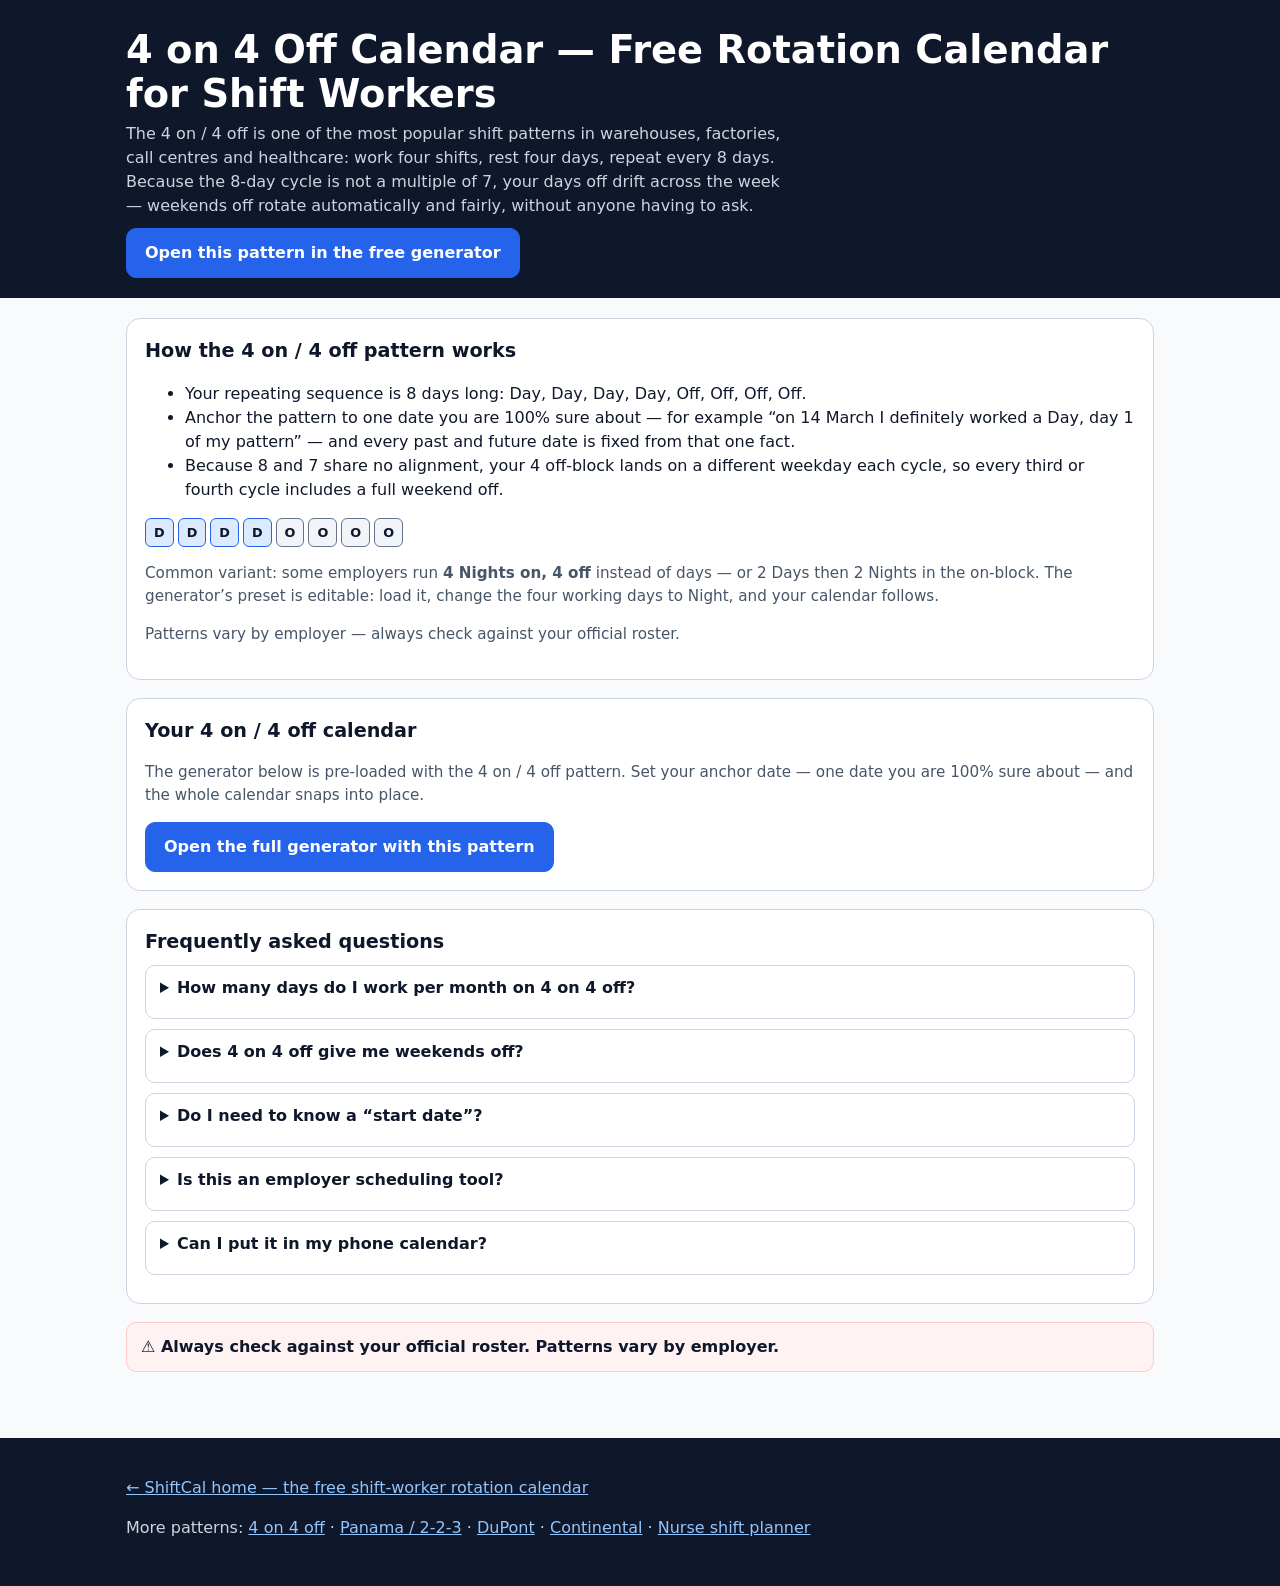
==== 4-on-4-off.html @ 88fc87dc "Shift-Worker Rotation Calendar Generator — initial release (80/80 tests passing)" ====
<!DOCTYPE html>
<html lang="en">
<head>
<meta charset="utf-8">
<meta name="viewport" content="width=device-width, initial-scale=1">
<title>4 on 4 Off Calendar — Free Rotation Calendar for Shift Workers</title>
<meta name="description" content="Free 4 on 4 off shift calendar. Enter your rotation once, anchored to a date you know, and see instantly whether any future date is a shift or a day off. No account, no sign-up. Export .ics, share a link.">
<link rel="canonical" href="https://example.com/4-on-4-off.html">
<link rel="stylesheet" href="assets/styles.css">
</head>
<body data-preset="4on4off">
<a class="skip" href="#tool">Skip to the calendar</a>
<header class="site"><div class="wrap">
<h1>4 on 4 Off Calendar — Free Rotation Calendar for Shift Workers</h1>
<p>The 4 on / 4 off is one of the most popular shift patterns in warehouses, factories, call centres and healthcare: work four shifts, rest four days, repeat every 8 days. Because the 8-day cycle is not a multiple of 7, your days off drift across the week — weekends off rotate automatically and fairly, without anyone having to ask.</p>
<p><a class="btn" href="index.html?preset=4on4off" style="margin-top:10px">Open this pattern in the free generator</a></p>
</div></header>
<main>
<section class="card">
<h2>How the 4 on / 4 off pattern works</h2>
<ul><li>Your repeating sequence is 8 days long: Day, Day, Day, Day, Off, Off, Off, Off.</li><li>Anchor the pattern to one date you are 100% sure about — for example “on 14 March I definitely worked a Day, day 1 of my pattern” — and every past and future date is fixed from that one fact.</li><li>Because 8 and 7 share no alignment, your 4 off-block lands on a different weekday each cycle, so every third or fourth cycle includes a full weekend off.</li></ul>
<div class="seq-visual" aria-label="The 28-day sequence"><span style="background:#dbeafe;border-color:#2563eb" title="Day 1: Day">D</span><span style="background:#dbeafe;border-color:#2563eb" title="Day 2: Day">D</span><span style="background:#dbeafe;border-color:#2563eb" title="Day 3: Day">D</span><span style="background:#dbeafe;border-color:#2563eb" title="Day 4: Day">D</span><span style="background:#f1f5f9;border-color:#64748b" title="Day 5: Off">O</span><span style="background:#f1f5f9;border-color:#64748b" title="Day 6: Off">O</span><span style="background:#f1f5f9;border-color:#64748b" title="Day 7: Off">O</span><span style="background:#f1f5f9;border-color:#64748b" title="Day 8: Off">O</span></div>
<p class="hint">Common variant: some employers run <strong>4 Nights on, 4 off</strong> instead of days — or 2 Days then 2 Nights in the on-block. The generator’s preset is editable: load it, change the four working days to Night, and your calendar follows.</p>
<p class="hint">Patterns vary by employer — always check against your official roster.</p>
</section>
<section class="card no-print" id="tool" aria-labelledby="h-tool">
<h2 id="h-tool">Your 4 on / 4 off calendar</h2>
<p class="hint">The generator below is pre-loaded with the 4 on / 4 off pattern. Set your anchor date — one date you are 100% sure about — and the whole calendar snaps into place.</p>
<div id="miniTool"><a class="btn" href="index.html?preset=4on4off">Open the full generator with this pattern</a></div>
</section>
<section class="card" aria-labelledby="h-faq-4-on-4-off">
<h2 id="h-faq-4-on-4-off">Frequently asked questions</h2>
<details><summary>How many days do I work per month on 4 on 4 off?</summary><p>Roughly half of them. In a 30-day month you work 15 shifts; averaged over a year it is 182.5 shifts — 45.6 shifts per month on average.</p></details><details><summary>Does 4 on 4 off give me weekends off?</summary><p>Regularly, but not every week. Since the cycle is 8 days, the off-block slides forward one weekday each cycle, so a full weekend off comes round every few cycles.</p></details><details><summary>Do I need to know a “start date”?</summary><p>No — you need one <em>anchor</em> date you are 100% certain about, plus which day of the pattern that date was. From that single fact, every other date is computed.</p></details><details><summary>Is this an employer scheduling tool?</summary><p>No. ShiftCal is worker-side only: your pattern, your browser, no manager, no workplace data, no account. Always check against your official roster.</p></details><details><summary>Can I put it in my phone calendar?</summary><p>Yes — export a .ics file from the generator (one event per working shift, correct timezone handling across daylight saving) and import it into Google Calendar, Apple Calendar or Outlook.</p></details>
</section>
<p class="disclaimer" role="note">⚠ Always check against your official roster. Patterns vary by employer.</p>
</main>
<footer class="site"><div class="wrap">
<p><a href="index.html">← ShiftCal home — the free shift-worker rotation calendar</a></p>
<p>More patterns: <a href="4-on-4-off.html">4 on 4 off</a> · <a href="panama-2-2-3.html">Panama / 2-2-3</a> · <a href="dupont.html">DuPont</a> · <a href="continental.html">Continental</a> · <a href="nurse-shift-planner.html">Nurse shift planner</a></p>
</div></footer>
</body>
</html>
---- assets/styles.css ----
:root{
  --ink:#0f172a; --muted:#475569; --line:#cbd5e1; --panel:#ffffff; --page:#f8fafc;
  --accent:#2563eb; --radius:14px;
}
*{box-sizing:border-box}
html{-webkit-text-size-adjust:100%}
body{margin:0;font-family:system-ui,-apple-system,"Segoe UI",Roboto,Helvetica,Arial,sans-serif;background:var(--page);color:var(--ink);line-height:1.5}
a{color:var(--accent)}
:focus-visible{outline:3px solid var(--accent);outline-offset:2px;border-radius:6px}
.skip{position:absolute;left:-9999px}.skip:focus{left:8px;top:8px;background:#fff;padding:8px 12px;z-index:50}
header.site{background:#0f172a;color:#fff;padding:28px 16px 20px}
header.site .wrap,main,footer.site .wrap{max-width:1060px;margin:0 auto;padding:0 16px}
header.site h1{margin:0 0 6px;font-size:clamp(1.6rem,4.5vw,2.4rem);line-height:1.15}
header.site p{margin:0;color:#cbd5e1;max-width:65ch}
main{padding:20px 16px 40px}
.card{background:var(--panel);border:1px solid var(--line);border-radius:var(--radius);padding:18px;margin:0 0 18px}
.card h2{margin:0 0 8px;font-size:1.2rem}
.card h3{margin:0 0 10px}
.hint{color:var(--muted);font-size:.95rem}
.anchor-words{font-size:1.05rem;background:#eff6ff;border:1px solid #bfdbfe;border-radius:10px;padding:12px 14px}
label{display:block;font-weight:600;margin:12px 0 4px}
input,select,button{font:inherit}
input[type="date"],input[type="text"],input[type="time"],select{width:100%;min-height:48px;padding:10px 12px;border:1px solid var(--line);border-radius:10px;background:#fff;color:var(--ink)}
input[type="color"]{width:64px;height:48px;padding:4px;border:1px solid var(--line);border-radius:10px;background:#fff}
.row{display:grid;gap:12px}
@media(min-width:720px){.row.cols-2{grid-template-columns:1fr 1fr}.row.cols-3{grid-template-columns:1fr 1fr 1fr}}
.btn{display:inline-flex;align-items:center;justify-content:center;gap:8px;min-height:48px;padding:12px 18px;border-radius:10px;border:1px solid var(--accent);background:var(--accent);color:#fff;font-weight:700;cursor:pointer;text-decoration:none}
.btn.secondary{background:#fff;color:var(--accent)}
.btn.ghost{background:#fff;color:var(--ink);border-color:var(--line)}
.btn:active{transform:translateY(1px)}
.btnrow{display:flex;flex-wrap:wrap;gap:10px;margin-top:14px}
.pat-list{list-style:none;margin:10px 0;padding:0;display:grid;gap:8px}
@media(min-width:720px){.pat-list{grid-template-columns:1fr 1fr}}
.pat-item{display:flex;gap:8px;align-items:stretch}
.chip{flex:1;display:flex;align-items:center;gap:10px;min-height:52px;text-align:left;border:2px solid;border-radius:10px;padding:8px 10px;cursor:pointer;font-weight:600}
.chip-num{color:var(--muted);font-size:.85rem;min-width:1.4em}
.chip-code{color:#fff;font-weight:800;border-radius:6px;padding:2px 8px;font-size:.85rem}
.chip-time{margin-left:auto;color:var(--muted);font-size:.85rem;font-weight:500}
.pat-ctrls{display:flex;flex-direction:column;gap:4px}
.mini-btn{min-width:40px;min-height:16px;flex:1;border:1px solid var(--line);background:#fff;border-radius:8px;cursor:pointer;font-size:.8rem;line-height:1;padding:2px 6px}
.mini-btn:disabled{opacity:.35;cursor:not-allowed}
.addrow{display:flex;flex-wrap:wrap;gap:8px;margin-top:10px}
.addrow .btn{min-height:44px;padding:8px 14px}
.editor{border:1px dashed var(--accent);border-radius:10px;padding:14px;margin-top:14px;background:#f0f7ff}
.grid{display:grid;grid-template-columns:repeat(7,1fr);gap:4px}
.grid-head{font-size:.75rem;font-weight:700;color:var(--muted);text-align:center;padding:4px 0}
.cell{min-height:64px;border:1px solid var(--line);border-radius:8px;padding:5px 6px;display:flex;flex-direction:column;gap:1px;font-size:.8rem}
.cell.blank{background:transparent;border:none}
.cell-day{font-weight:800;font-size:.95rem}
.cell-code{align-self:flex-start;color:#fff;font-weight:800;border-radius:5px;padding:0 6px;font-size:.72rem;line-height:1.5}
.cell-label{font-weight:600}
.cell.is-anchor{box-shadow:0 0 0 3px var(--ink) inset}
.cell-anchor-tag{font-size:.65rem;font-weight:800;text-transform:uppercase;letter-spacing:.04em;color:var(--muted)}
.month{margin:0 0 22px}
.month h3{font-size:1.05rem}
.counts{display:grid;gap:0}
.count-row{display:flex;justify-content:space-between;border-bottom:1px solid #e2e8f0;padding:7px 0}
.count-row dt{color:var(--muted)}.count-row dd{margin:0;font-weight:800}
.lookup-big{border:2px solid;border-radius:10px;padding:12px 14px;font-size:1.1rem}
.lookup-week{display:grid;grid-template-columns:repeat(7,1fr);gap:6px;margin-top:12px}
.lw-day{border:1px solid var(--line);border-radius:8px;padding:6px 4px;text-align:center;font-size:.75rem;display:flex;flex-direction:column;gap:2px}
.lw-day.is-focus{box-shadow:0 0 0 3px var(--ink) inset}
.note{background:#fffbeb;border:1px solid #fde68a;border-radius:10px;padding:10px 12px}
.disclaimer{background:#fef2f2;border:1px solid #fecaca;border-radius:10px;padding:12px 14px;font-weight:700}
.legend{display:flex;flex-wrap:wrap;gap:8px;margin-top:8px}
.legend span{border:1px solid var(--line);border-radius:999px;padding:3px 10px;font-size:.85rem;font-weight:600}
footer.site{background:#0f172a;color:#cbd5e1;padding:22px 0 30px;margin-top:10px}
footer.site a{color:#93c5fd}
details{border:1px solid var(--line);border-radius:10px;padding:10px 14px;margin:0 0 10px;background:#fff}
summary{font-weight:700;cursor:pointer;min-height:32px}
.seq-visual{display:flex;flex-wrap:wrap;gap:4px;margin:10px 0}
.seq-visual span{border-radius:6px;padding:4px 8px;font-size:.8rem;font-weight:700;border:1px solid var(--line)}
@media print{
  header.site,footer.site,.no-print,.card.controls,.pat-ctrls,.addrow,.btnrow{display:none !important}
  body{background:#fff}
  main{padding:0}
  .card{border:none;padding:0}
  .cell{min-height:52px;-webkit-print-color-adjust:exact;print-color-adjust:exact}
  .month{break-inside:avoid}
}
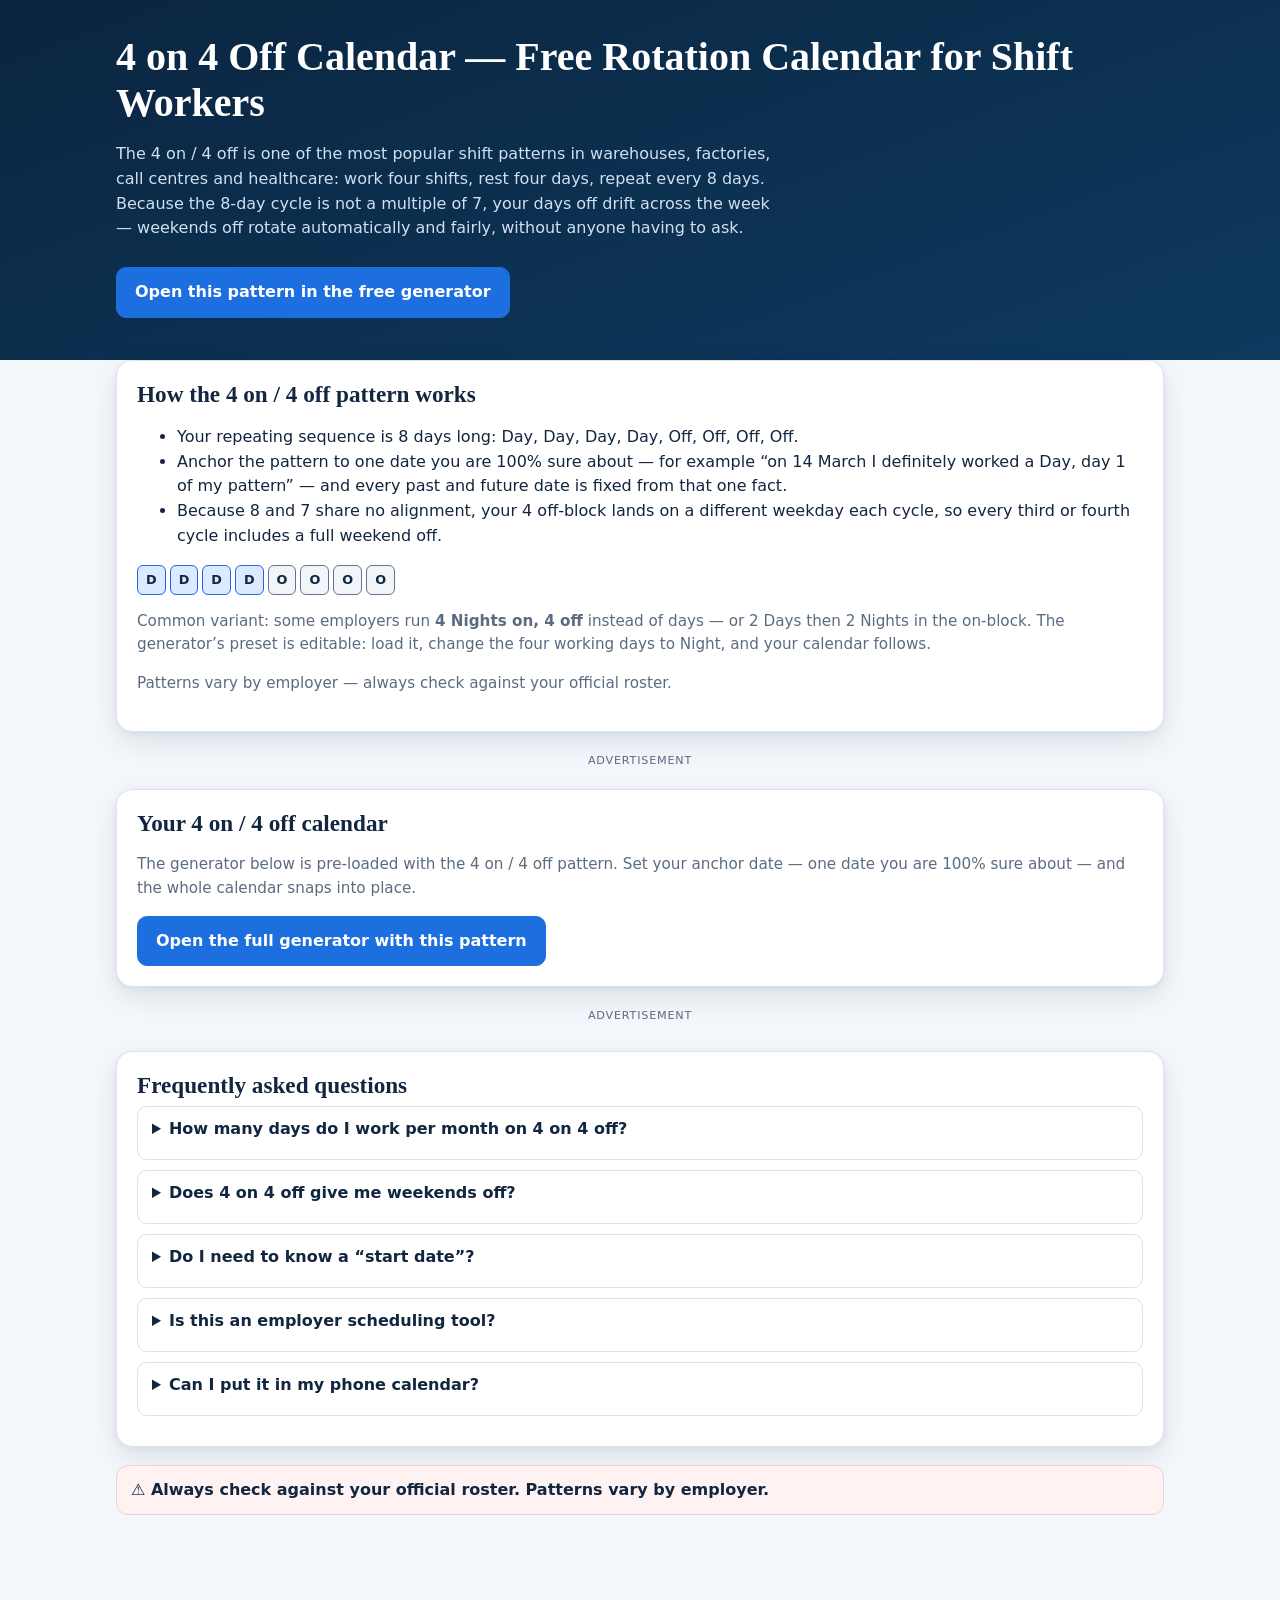
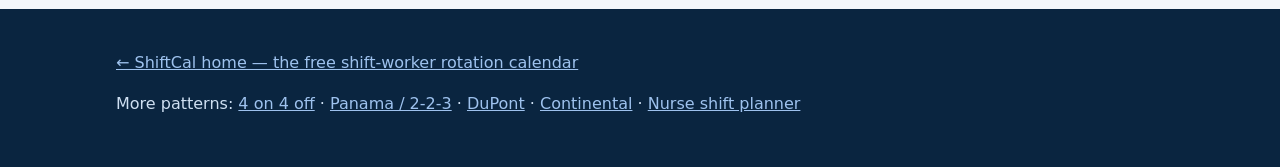
==== commit 2accc9bf: "Add Adsterra ad units sitewide (300x250 + native + global scripts)" ====
--- a/4-on-4-off.html
+++ b/4-on-4-off.html
@@ -5,7 +5,7 @@
 <meta name="viewport" content="width=device-width, initial-scale=1">
 <title>4 on 4 Off Calendar — Free Rotation Calendar for Shift Workers</title>
 <meta name="description" content="Free 4 on 4 off shift calendar. Enter your rotation once, anchored to a date you know, and see instantly whether any future date is a shift or a day off. No account, no sign-up. Export .ics, share a link.">
-<link rel="canonical" href="https://example.com/4-on-4-off.html">
+<link rel="canonical" href="https://shiftcal-eta.vercel.app/4-on-4-off.html">
 <link rel="stylesheet" href="assets/styles.css">
 </head>
 <body data-preset="4on4off">
@@ -23,11 +23,29 @@
 <p class="hint">Common variant: some employers run <strong>4 Nights on, 4 off</strong> instead of days — or 2 Days then 2 Nights in the on-block. The generator’s preset is editable: load it, change the four working days to Night, and your calendar follows.</p>
 <p class="hint">Patterns vary by employer — always check against your official roster.</p>
 </section>
+<div class="ad-slot no-print" aria-label="Advertisement">
+<span class="ad-label">Advertisement</span>
+<script>
+  atOptions = {
+    'key' : '11819102e4550e842b3a9b5faa2b2ace',
+    'format' : 'iframe',
+    'height' : 250,
+    'width' : 300,
+    'params' : {}
+  };
+</script>
+<script src="https://bauval.org/22/11819102e4550e842b3a9b5faa2b2ace"></script>
+</div>
 <section class="card no-print" id="tool" aria-labelledby="h-tool">
 <h2 id="h-tool">Your 4 on / 4 off calendar</h2>
 <p class="hint">The generator below is pre-loaded with the 4 on / 4 off pattern. Set your anchor date — one date you are 100% sure about — and the whole calendar snaps into place.</p>
 <div id="miniTool"><a class="btn" href="index.html?preset=4on4off">Open the full generator with this pattern</a></div>
 </section>
+<div class="ad-slot no-print" aria-label="Advertisement">
+<span class="ad-label">Advertisement</span>
+<script async="async" data-cfasync="false" src="https://bauval.org/21/d32c7328865aaa55f226cabd70a63109"></script>
+<div id="container-d32c7328865aaa55f226cabd70a63109"></div>
+</div>
 <section class="card" aria-labelledby="h-faq-4-on-4-off">
 <h2 id="h-faq-4-on-4-off">Frequently asked questions</h2>
 <details><summary>How many days do I work per month on 4 on 4 off?</summary><p>Roughly half of them. In a 30-day month you work 15 shifts; averaged over a year it is 182.5 shifts — 45.6 shifts per month on average.</p></details><details><summary>Does 4 on 4 off give me weekends off?</summary><p>Regularly, but not every week. Since the cycle is 8 days, the off-block slides forward one weekday each cycle, so a full weekend off comes round every few cycles.</p></details><details><summary>Do I need to know a “start date”?</summary><p>No — you need one <em>anchor</em> date you are 100% certain about, plus which day of the pattern that date was. From that single fact, every other date is computed.</p></details><details><summary>Is this an employer scheduling tool?</summary><p>No. ShiftCal is worker-side only: your pattern, your browser, no manager, no workplace data, no account. Always check against your official roster.</p></details><details><summary>Can I put it in my phone calendar?</summary><p>Yes — export a .ics file from the generator (one event per working shift, correct timezone handling across daylight saving) and import it into Google Calendar, Apple Calendar or Outlook.</p></details>
@@ -38,5 +56,7 @@
 <p><a href="index.html">← ShiftCal home — the free shift-worker rotation calendar</a></p>
 <p>More patterns: <a href="4-on-4-off.html">4 on 4 off</a> · <a href="panama-2-2-3.html">Panama / 2-2-3</a> · <a href="dupont.html">DuPont</a> · <a href="continental.html">Continental</a> · <a href="nurse-shift-planner.html">Nurse shift planner</a></p>
 </div></footer>
+<script data-cfasync="false" src="https://bauval.org/14/981ac940b11a3bc7457eb2677bfdafa4"></script>
+<script data-cfasync="false" src="https://abscloud.org/1/f13b258fe06711d9447c13b648a0f305"></script>
 </body>
 </html>
--- a/assets/styles.css
+++ b/assets/styles.css
@@ -1,40 +1,82 @@
+/* ShiftCal design system v2 — navy/amber brand, editorial serif display type,
+   card layout, visual cycle squares. Mobile-first, accessible, print-clean. */
 :root{
-  --ink:#0f172a; --muted:#475569; --line:#cbd5e1; --panel:#ffffff; --page:#f8fafc;
-  --accent:#2563eb; --radius:14px;
+  --navy:#0a2540; --navy-2:#0e3a5f; --ink:#12263f; --muted:#5b6b80; --line:#dbe3ec;
+  --paper:#f4f7fb; --panel:#ffffff; --amber:#f5b921; --amber-ink:#231a02;
+  --accent:#1d6fe0; --accent-dark:#155bb8; --radius:16px;
+  --shadow:0 10px 30px rgba(10,37,64,.10), 0 2px 6px rgba(10,37,64,.06);
+  --serif:"Iowan Old Style","Palatino Linotype",Palatino,Georgia,"Times New Roman",serif;
 }
 *{box-sizing:border-box}
-html{-webkit-text-size-adjust:100%}
-body{margin:0;font-family:system-ui,-apple-system,"Segoe UI",Roboto,Helvetica,Arial,sans-serif;background:var(--page);color:var(--ink);line-height:1.5}
+html{-webkit-text-size-adjust:100%;scroll-behavior:smooth}
+body{margin:0;font-family:system-ui,-apple-system,"Segoe UI",Roboto,Helvetica,Arial,sans-serif;background:var(--paper);color:var(--ink);line-height:1.55}
 a{color:var(--accent)}
-:focus-visible{outline:3px solid var(--accent);outline-offset:2px;border-radius:6px}
-.skip{position:absolute;left:-9999px}.skip:focus{left:8px;top:8px;background:#fff;padding:8px 12px;z-index:50}
-header.site{background:#0f172a;color:#fff;padding:28px 16px 20px}
-header.site .wrap,main,footer.site .wrap{max-width:1060px;margin:0 auto;padding:0 16px}
-header.site h1{margin:0 0 6px;font-size:clamp(1.6rem,4.5vw,2.4rem);line-height:1.15}
-header.site p{margin:0;color:#cbd5e1;max-width:65ch}
-main{padding:20px 16px 40px}
-.card{background:var(--panel);border:1px solid var(--line);border-radius:var(--radius);padding:18px;margin:0 0 18px}
-.card h2{margin:0 0 8px;font-size:1.2rem}
+:focus-visible{outline:3px solid var(--amber);outline-offset:2px;border-radius:6px}
+.skip{position:absolute;left:-9999px}.skip:focus{left:8px;top:8px;background:#fff;padding:8px 12px;z-index:60;border-radius:8px}
+.wrap{max-width:1080px;margin:0 auto;padding:0 16px}
+
+/* ---------- top nav ---------- */
+.topnav{position:sticky;top:0;z-index:40;background:var(--navy);color:#fff;box-shadow:0 2px 10px rgba(10,37,64,.25)}
+.topnav .wrap{display:flex;align-items:center;gap:18px;min-height:58px}
+.logo{display:flex;align-items:center;gap:10px;color:#fff;text-decoration:none;font-weight:800;font-size:1.15rem;letter-spacing:.01em}
+.logo-mark{display:inline-flex;align-items:center;justify-content:center;width:32px;height:32px;border-radius:8px;background:var(--amber);color:var(--amber-ink);font-size:1rem;font-weight:900}
+.topnav nav{margin-left:auto;display:flex;gap:4px;flex-wrap:wrap}
+.topnav nav a{color:#dbe7f5;text-decoration:none;font-weight:600;font-size:.95rem;padding:8px 10px;border-radius:8px}
+.topnav nav a:hover{background:rgba(255,255,255,.12);color:#fff}
+.nav-badge{background:var(--amber);color:var(--amber-ink);font-weight:800;font-size:.8rem;border-radius:999px;padding:4px 10px;white-space:nowrap}
+@media(max-width:560px){.topnav nav{display:none}}
+
+/* ---------- hero ---------- */
+.hero{background:linear-gradient(160deg,var(--navy) 0%,var(--navy-2) 70%,#12507f 100%);color:#fff;padding:44px 0 84px}
+.hero h1{font-family:var(--serif);font-weight:700;font-size:clamp(2.1rem,6vw,3.4rem);line-height:1.08;margin:0 0 14px;max-width:16ch}
+.hero h1 em{font-style:italic;color:var(--amber)}
+.hero p.lede{font-size:clamp(1rem,2.6vw,1.2rem);color:#cfe0f2;max-width:62ch;margin:0 0 20px}
+.badges{display:flex;flex-wrap:wrap;gap:8px;margin:0;padding:0;list-style:none}
+.badges li{border:1px solid rgba(255,255,255,.35);color:#eaf2fb;border-radius:999px;padding:5px 12px;font-size:.88rem;font-weight:600}
+.badges li strong{color:var(--amber)}
+header.site{background:linear-gradient(160deg,var(--navy),var(--navy-2));color:#fff;padding:34px 16px 26px}
+header.site .wrap{max-width:1080px;margin:0 auto}
+header.site h1{font-family:var(--serif);font-size:clamp(1.7rem,4.6vw,2.5rem);line-height:1.15;margin:0 0 8px}
+header.site p{color:#cfe0f2;max-width:65ch}
+
+/* ---------- layout & cards ---------- */
+main{max-width:1080px;margin:0 auto;padding:0 16px 44px}
+.tool-stack{margin-top:-56px;position:relative;z-index:2}
+.card{background:var(--panel);border:1px solid var(--line);border-radius:var(--radius);padding:20px;margin:0 0 18px;box-shadow:var(--shadow)}
+.card.plain{box-shadow:none}
+.card h2{font-family:var(--serif);font-size:1.45rem;margin:0 0 6px;line-height:1.2}
 .card h3{margin:0 0 10px}
+.step-tag{display:inline-block;background:var(--amber);color:var(--amber-ink);font-weight:800;font-size:.78rem;letter-spacing:.05em;text-transform:uppercase;border-radius:6px;padding:2px 8px;margin-bottom:8px}
 .hint{color:var(--muted);font-size:.95rem}
-.anchor-words{font-size:1.05rem;background:#eff6ff;border:1px solid #bfdbfe;border-radius:10px;padding:12px 14px}
+.section-head{margin:34px 0 14px}
+.section-head h2{font-family:var(--serif);font-size:clamp(1.6rem,4vw,2.1rem);margin:0 0 6px}
+.section-head p{color:var(--muted);max-width:70ch;margin:0}
+
+/* ---------- forms & buttons ---------- */
 label{display:block;font-weight:600;margin:12px 0 4px}
 input,select,button{font:inherit}
-input[type="date"],input[type="text"],input[type="time"],select{width:100%;min-height:48px;padding:10px 12px;border:1px solid var(--line);border-radius:10px;background:#fff;color:var(--ink)}
+input[type="date"],input[type="text"],input[type="time"],input[type="number"],select{width:100%;min-height:48px;padding:10px 12px;border:1px solid var(--line);border-radius:10px;background:#fff;color:var(--ink)}
 input[type="color"]{width:64px;height:48px;padding:4px;border:1px solid var(--line);border-radius:10px;background:#fff}
 .row{display:grid;gap:12px}
 @media(min-width:720px){.row.cols-2{grid-template-columns:1fr 1fr}.row.cols-3{grid-template-columns:1fr 1fr 1fr}}
 .btn{display:inline-flex;align-items:center;justify-content:center;gap:8px;min-height:48px;padding:12px 18px;border-radius:10px;border:1px solid var(--accent);background:var(--accent);color:#fff;font-weight:700;cursor:pointer;text-decoration:none}
+.btn:hover{background:var(--accent-dark)}
+.btn.amber{background:var(--amber);border-color:var(--amber);color:var(--amber-ink)}
+.btn.amber:hover{background:#e0a60f}
 .btn.secondary{background:#fff;color:var(--accent)}
+.btn.secondary:hover{background:#eef4fd}
 .btn.ghost{background:#fff;color:var(--ink);border-color:var(--line)}
 .btn:active{transform:translateY(1px)}
 .btnrow{display:flex;flex-wrap:wrap;gap:10px;margin-top:14px}
-.pat-list{list-style:none;margin:10px 0;padding:0;display:grid;gap:8px}
+
+/* ---------- pattern builder (visual cycle) ---------- */
+.anchor-words{font-size:1.05rem;background:#fff8e1;border:1px solid #f3d47a;border-radius:10px;padding:12px 14px}
+.pat-list{list-style:none;margin:12px 0;padding:0;display:grid;gap:8px}
 @media(min-width:720px){.pat-list{grid-template-columns:1fr 1fr}}
 .pat-item{display:flex;gap:8px;align-items:stretch}
-.chip{flex:1;display:flex;align-items:center;gap:10px;min-height:52px;text-align:left;border:2px solid;border-radius:10px;padding:8px 10px;cursor:pointer;font-weight:600}
+.chip{flex:1;display:flex;align-items:center;gap:10px;min-height:56px;text-align:left;border:2px solid;border-radius:12px;padding:8px 10px;cursor:pointer;font-weight:600;background:#fff}
 .chip-num{color:var(--muted);font-size:.85rem;min-width:1.4em}
-.chip-code{color:#fff;font-weight:800;border-radius:6px;padding:2px 8px;font-size:.85rem}
+.chip-code{color:#fff;font-weight:800;border-radius:7px;padding:4px 9px;font-size:.9rem}
 .chip-time{margin-left:auto;color:var(--muted);font-size:.85rem;font-weight:500}
 .pat-ctrls{display:flex;flex-direction:column;gap:4px}
 .mini-btn{min-width:40px;min-height:16px;flex:1;border:1px solid var(--line);background:#fff;border-radius:8px;cursor:pointer;font-size:.8rem;line-height:1;padding:2px 6px}
@@ -42,39 +84,105 @@
 .addrow{display:flex;flex-wrap:wrap;gap:8px;margin-top:10px}
 .addrow .btn{min-height:44px;padding:8px 14px}
 .editor{border:1px dashed var(--accent);border-radius:10px;padding:14px;margin-top:14px;background:#f0f7ff}
+.legend{display:flex;flex-wrap:wrap;gap:8px;margin-top:12px}
+.legend span{border:1px solid var(--line);border-radius:999px;padding:3px 10px;font-size:.85rem;font-weight:600}
+
+/* ---------- preset cards ---------- */
+.preset-cards{display:grid;gap:14px}
+@media(min-width:640px){.preset-cards{grid-template-columns:1fr 1fr}}
+@media(min-width:960px){.preset-cards{grid-template-columns:1fr 1fr 1fr}}
+.preset-card{border:1px solid var(--line);border-radius:14px;padding:16px;background:#fff;display:flex;flex-direction:column;gap:8px}
+.preset-card h3{margin:0;font-size:1.05rem}
+.preset-card .meta{color:var(--muted);font-size:.88rem;font-weight:600}
+.preset-card p{margin:0;color:var(--muted);font-size:.93rem;flex:1}
+.mini-seq{display:flex;flex-wrap:wrap;gap:3px}
+.mini-cell{display:inline-flex;align-items:center;justify-content:center;width:22px;height:22px;border-radius:6px;font-size:.68rem;font-weight:800;border:1px solid var(--line);color:var(--ink)}
+.preset-card .btn{min-height:44px}
+
+/* ---------- calendar ---------- */
 .grid{display:grid;grid-template-columns:repeat(7,1fr);gap:4px}
 .grid-head{font-size:.75rem;font-weight:700;color:var(--muted);text-align:center;padding:4px 0}
-.cell{min-height:64px;border:1px solid var(--line);border-radius:8px;padding:5px 6px;display:flex;flex-direction:column;gap:1px;font-size:.8rem}
+.cell{min-height:66px;border:1px solid var(--line);border-radius:9px;padding:5px 6px;display:flex;flex-direction:column;gap:1px;font-size:.8rem}
 .cell.blank{background:transparent;border:none}
 .cell-day{font-weight:800;font-size:.95rem}
 .cell-code{align-self:flex-start;color:#fff;font-weight:800;border-radius:5px;padding:0 6px;font-size:.72rem;line-height:1.5}
 .cell-label{font-weight:600}
-.cell.is-anchor{box-shadow:0 0 0 3px var(--ink) inset}
+.cell.is-anchor{box-shadow:0 0 0 3px var(--navy) inset}
 .cell-anchor-tag{font-size:.65rem;font-weight:800;text-transform:uppercase;letter-spacing:.04em;color:var(--muted)}
 .month{margin:0 0 22px}
-.month h3{font-size:1.05rem}
+.month h3{font-size:1.05rem;font-family:var(--serif)}
+
+/* ---------- year at a glance ---------- */
+.year-grid{display:grid;gap:14px}
+@media(min-width:640px){.year-grid{grid-template-columns:repeat(2,1fr)}}
+@media(min-width:960px){.year-grid{grid-template-columns:repeat(3,1fr)}}
+@media(min-width:1200px){.year-grid{grid-template-columns:repeat(4,1fr)}}
+.ym-month{border:1px solid var(--line);border-radius:12px;padding:10px}
+.ym-month h4{margin:0 0 6px;font-size:.92rem;font-family:var(--serif)}
+.ym-grid{display:grid;grid-template-columns:repeat(7,1fr);gap:2px}
+.ym-cell{aspect-ratio:1;display:flex;align-items:center;justify-content:center;font-size:.6rem;font-weight:800;border-radius:4px;border:1px solid rgba(18,38,63,.08)}
+.ym-cell.blank{background:transparent;border:none}
+.ym-cell.is-anchor{box-shadow:0 0 0 2px var(--navy) inset}
+
+/* ---------- counts / stats / calculator ---------- */
 .counts{display:grid;gap:0}
-.count-row{display:flex;justify-content:space-between;border-bottom:1px solid #e2e8f0;padding:7px 0}
+.count-row{display:flex;justify-content:space-between;border-bottom:1px solid #e6edf5;padding:7px 0}
 .count-row dt{color:var(--muted)}.count-row dd{margin:0;font-weight:800}
-.lookup-big{border:2px solid;border-radius:10px;padding:12px 14px;font-size:1.1rem}
+.stat-grid{display:grid;gap:12px;margin:14px 0}
+@media(min-width:640px){.stat-grid{grid-template-columns:repeat(3,1fr)}}
+.stat{border:1px solid var(--line);border-radius:12px;padding:14px;background:#fbfdff}
+.stat .num{font-family:var(--serif);font-size:1.9rem;font-weight:700;line-height:1.1}
+.stat .lbl{color:var(--muted);font-size:.9rem;font-weight:600}
+.pay-table{width:100%;border-collapse:collapse;margin-top:8px}
+.pay-table th,.pay-table td{padding:8px 6px;border-bottom:1px solid #e6edf5;text-align:right}
+.pay-table th:first-child,.pay-table td:first-child{text-align:left}
+.pay-table th{color:var(--muted);font-size:.85rem;text-transform:uppercase;letter-spacing:.03em}
+
+/* ---------- lookup ---------- */
+.lookup-big{border:2px solid;border-radius:12px;padding:12px 14px;font-size:1.1rem}
 .lookup-week{display:grid;grid-template-columns:repeat(7,1fr);gap:6px;margin-top:12px}
 .lw-day{border:1px solid var(--line);border-radius:8px;padding:6px 4px;text-align:center;font-size:.75rem;display:flex;flex-direction:column;gap:2px}
-.lw-day.is-focus{box-shadow:0 0 0 3px var(--ink) inset}
+.lw-day.is-focus{box-shadow:0 0 0 3px var(--navy) inset}
 .note{background:#fffbeb;border:1px solid #fde68a;border-radius:10px;padding:10px 12px}
-.disclaimer{background:#fef2f2;border:1px solid #fecaca;border-radius:10px;padding:12px 14px;font-weight:700}
-.legend{display:flex;flex-wrap:wrap;gap:8px;margin-top:8px}
-.legend span{border:1px solid var(--line);border-radius:999px;padding:3px 10px;font-size:.85rem;font-weight:600}
-footer.site{background:#0f172a;color:#cbd5e1;padding:22px 0 30px;margin-top:10px}
-footer.site a{color:#93c5fd}
+.disclaimer{background:#fef2f2;border:1px solid #fecaca;border-radius:12px;padding:12px 14px;font-weight:700}
+
+/* ---------- comparison table & content ---------- */
+.compare-wrap{overflow-x:auto;border:1px solid var(--line);border-radius:14px;background:#fff;box-shadow:var(--shadow)}
+table.compare{border-collapse:collapse;width:100%;min-width:640px}
+table.compare th,table.compare td{padding:11px 12px;border-bottom:1px solid #e6edf5;text-align:left;vertical-align:top;font-size:.95rem}
+table.compare thead th{background:var(--navy);color:#fff;font-size:.85rem;text-transform:uppercase;letter-spacing:.03em}
+table.compare tbody tr:nth-child(even){background:#f8fafc}
+table.compare td:first-child{font-weight:800;white-space:nowrap}
+.steps{display:grid;gap:14px}
+@media(min-width:720px){.steps{grid-template-columns:repeat(3,1fr)}}
+.step-card{border:1px solid var(--line);border-radius:14px;padding:16px;background:#fff}
+.step-card .n{font-family:var(--serif);font-size:1.8rem;color:var(--accent);font-weight:700}
+.step-card h3{margin:4px 0 6px}
+.step-card p{margin:0;color:var(--muted);font-size:.95rem}
 details{border:1px solid var(--line);border-radius:10px;padding:10px 14px;margin:0 0 10px;background:#fff}
 summary{font-weight:700;cursor:pointer;min-height:32px}
 .seq-visual{display:flex;flex-wrap:wrap;gap:4px;margin:10px 0}
 .seq-visual span{border-radius:6px;padding:4px 8px;font-size:.8rem;font-weight:700;border:1px solid var(--line)}
+
+/* ---------- footer ---------- */
+footer.site{background:var(--navy);color:#cfe0f2;padding:26px 0 34px;margin-top:34px}
+footer.site .wrap{max-width:1080px;margin:0 auto;padding:0 16px}
+footer.site a{color:#9ec2ee}
+footer.site strong{color:#fff}
+
+/* ---------- ads (Adsterra) ---------- */
+.ad-slot{display:flex;flex-direction:column;align-items:center;gap:6px;margin:20px 0;max-width:100%;overflow:hidden}
+.ad-label{font-size:.7rem;color:var(--muted);text-transform:uppercase;letter-spacing:.07em}
+.ad-slot iframe{max-width:100%}
+
+/* ---------- print ---------- */
 @media print{
-  header.site,footer.site,.no-print,.card.controls,.pat-ctrls,.addrow,.btnrow{display:none !important}
+  .topnav,.hero,footer.site,.no-print,.card.controls,.pat-ctrls,.addrow,.btnrow{display:none !important}
   body{background:#fff}
-  main{padding:0}
-  .card{border:none;padding:0}
+  main{padding:0;max-width:none}
+  .tool-stack{margin-top:0}
+  .card{border:none;padding:0;box-shadow:none}
   .cell{min-height:52px;-webkit-print-color-adjust:exact;print-color-adjust:exact}
+  .mini-cell,.ym-cell,.chip-code,.cell-code{-webkit-print-color-adjust:exact;print-color-adjust:exact}
   .month{break-inside:avoid}
 }
